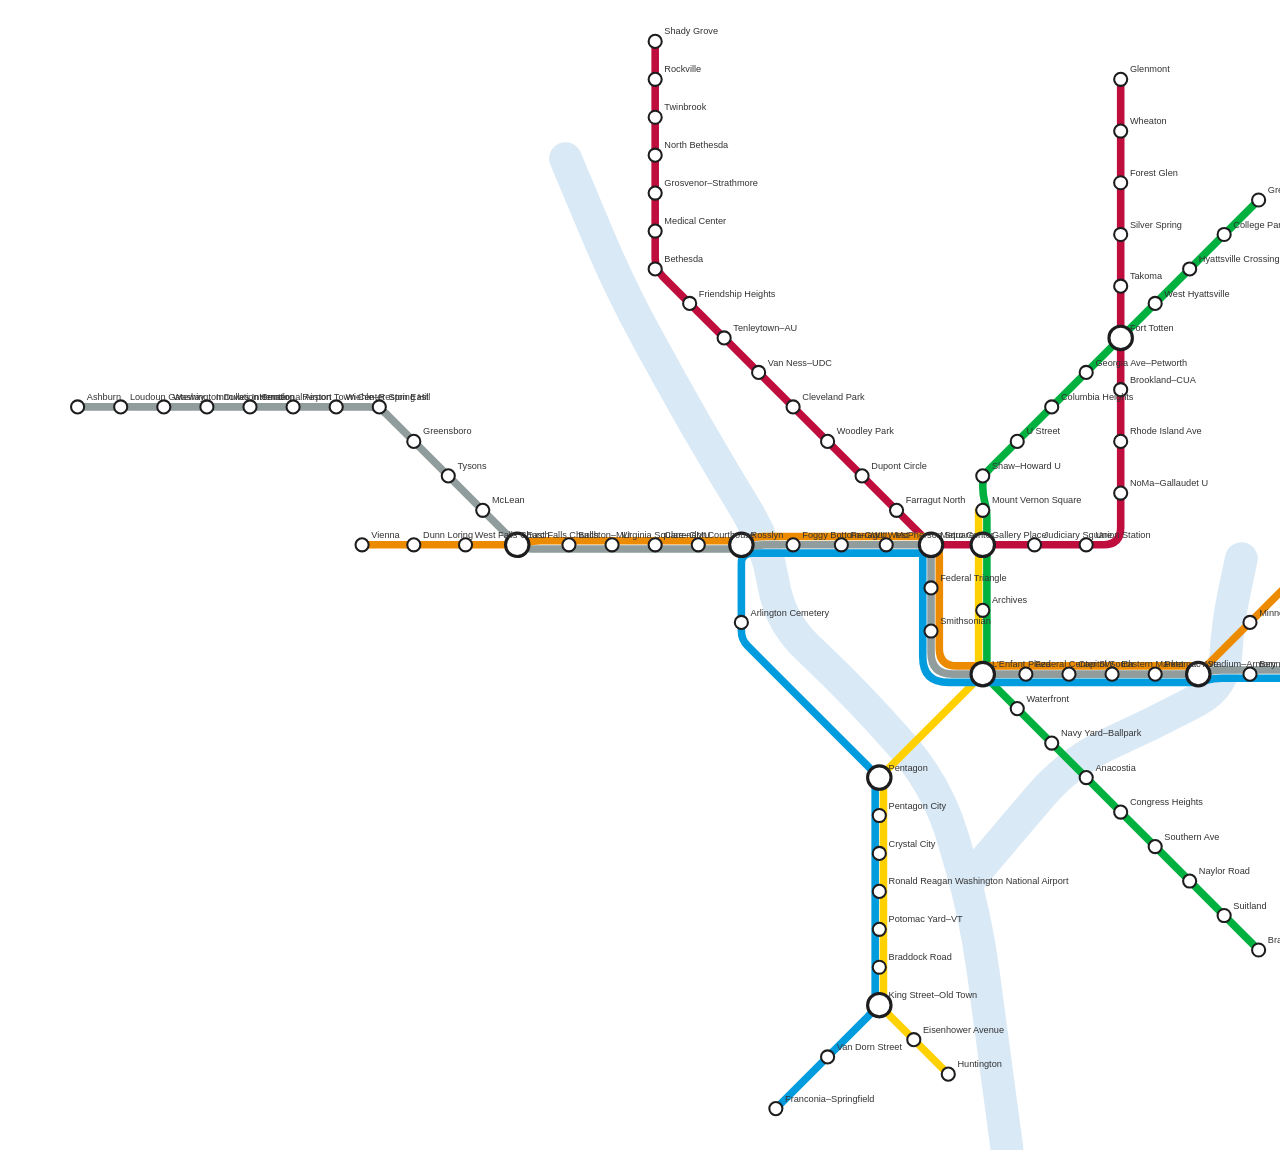
==== map-preview.html @ 3e74c0c4 "Visual refresh, real DC Metro map animation, Metro 50 look - New metro-map.js: octilinear WMATA-styl" ====
<!doctype html>
<!--
  Dev preview for metro-map.js (not linked from the game).
  Open via a local server, e.g.  python -m http.server 8765  →  http://127.0.0.1:8765/map-preview.html
    ?labels=0                         hide station names on the full map
    ?trip=Red|Dupont Circle|Bethesda  play the trip animation as it appears in the game
    &seek=9                           jump to a point in that animation (seconds)
-->
<html lang="en"><head><meta charset="utf-8"><title>Metro map preview</title>
<style>
  body{margin:0;background:#fff;font-family:Inter,Arial,sans-serif}
  svg{display:block}
  .river{stroke:#D9E9F6}
  .station{fill:#fff;stroke:#1d1d1f}
  .lbl{font-size:8px;fill:#333}
  .map-label{fill:#1d1d1f;font-weight:700}
  .map-label.mid{font-weight:500;fill:#3a3a3f}
  #card{width:330px;padding:16px;border:1.5px solid #222;border-radius:16px;margin:20px}
  #trip{width:298px;height:224px;background:#f6f4ee;border-radius:10px}
</style></head>
<body>
<script src="https://cdnjs.cloudflare.com/ajax/libs/gsap/3.13.0/gsap.min.js"></script>
<div id="wrap"></div>
<script type="module">
  import { renderSystemMap, STATIONS, UNIT, svgEl, animateTrip } from './metro-map.js';
  const params = new URLSearchParams(location.search);
  const wrap = document.getElementById('wrap');
  const trip = params.get('trip');
  if (trip) {
    const [line, from, to] = trip.split('|');
    wrap.innerHTML = '<div id="card"><svg id="trip"></svg></div>';
    const tl = animateTrip(document.getElementById('trip'), { line, from, to });
    window.__tl = tl;
    if (params.get('seek')) { tl.pause(); tl.seek(parseFloat(params.get('seek'))); }
  } else {
    wrap.innerHTML = '<svg id="m" width="1500" height="1150"></svg>';
    const svg = document.getElementById('m');
    renderSystemMap(svg);
    if (params.get('labels') !== '0') {
      const g = svgEl('g', { class:'labels' }, svg);
      for (const [name, [x, y]] of Object.entries(STATIONS)) {
        const t = svgEl('text', { x: x*UNIT + 8, y: y*UNIT - 6, class:'lbl' }, g);
        t.textContent = name;
      }
    }
  }
  window.__ready = true;
</script>
</body></html>
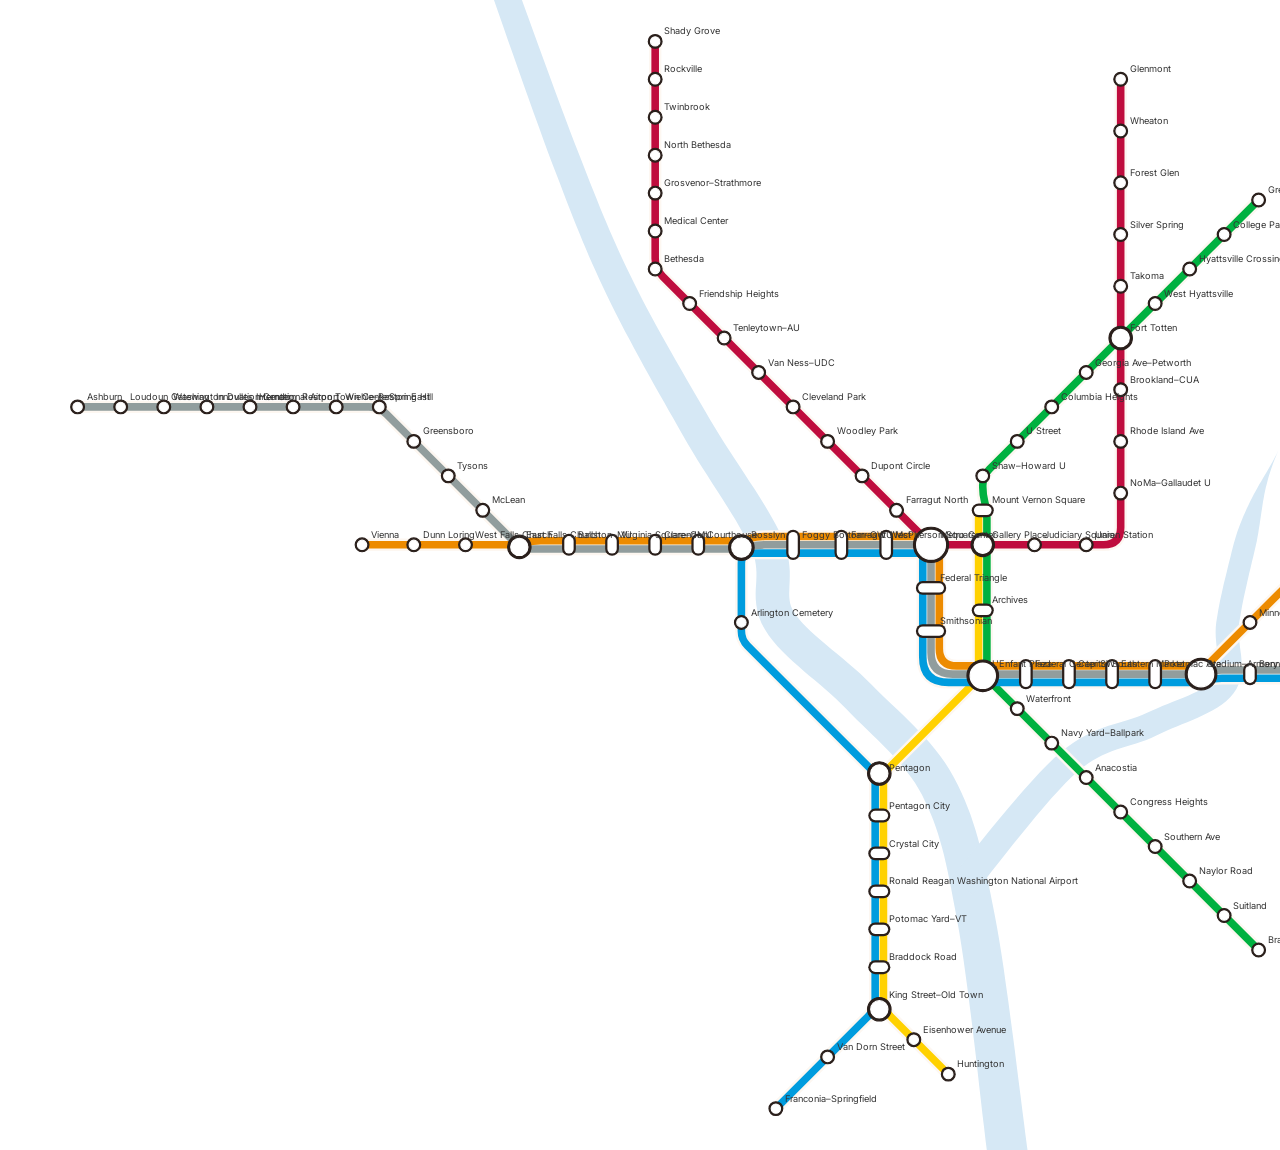
==== commit f2e62605: "Revamp the game: mystery rides, ride mode, passport, new map Gameplay - Trips are planned only to st" ====
--- a/map-preview.html
+++ b/map-preview.html
@@ -5,33 +5,78 @@
     ?labels=0                         hide station names on the full map
     ?trip=Red|Dupont Circle|Bethesda  play the trip animation as it appears in the game
     &seek=9                           jump to a point in that animation (seconds)
+    &mystery=Glenmont                 mystery mode (shortlist from the trip's distance band)
+    &w=326                            card width in px (the map is 4:3)
+    ?sheet=1                          contact sheet: a dozen trips, all finished
+    &sheet=1&seek=2.6                 …or all frozen at the same moment
 -->
 <html lang="en"><head><meta charset="utf-8"><title>Metro map preview</title>
+<link rel="stylesheet" href="https://fonts.googleapis.com/css2?family=Inter:wght@400;500;600;700;800&display=swap">
 <style>
-  body{margin:0;background:#fff;font-family:Inter,Arial,sans-serif}
+  :root { --font: Inter, Arial, sans-serif; --ink: #2A1F1B; --ink-2: #5C4943; --map-paper: #FDF7F1; }
+  body{margin:0;background:#fff;font-family:var(--font)}
   svg{display:block}
-  .river{stroke:#D9E9F6}
-  .station{fill:#fff;stroke:#1d1d1f}
+  .river{fill:#D6E8F5}
+  .line-casing{stroke:var(--map-paper)}
+  .station .st-outer{fill:var(--ink);stroke:var(--ink)}
+  .station .st-inner{fill:#fff;stroke:#fff}
   .lbl{font-size:8px;fill:#333}
-  .map-label{fill:#1d1d1f;font-weight:700}
-  .map-label.mid{font-weight:500;fill:#3a3a3f}
-  #card{width:330px;padding:16px;border:1.5px solid #222;border-radius:16px;margin:20px}
-  #trip{width:298px;height:224px;background:#f6f4ee;border-radius:10px}
+  .map-label{font-family:var(--font);fill:var(--ink);font-weight:700;stroke:var(--map-paper)}
+  .map-label.mid{font-weight:500;fill:var(--ink-2)}
+  .map-label.toward{font-weight:600;fill:var(--ink-2)}
+  .card{padding:12px;border:1.5px solid #222;border-radius:16px;margin:10px;display:inline-block;vertical-align:top}
+  .card svg{background:var(--map-paper);border-radius:10px;aspect-ratio:4/3}
+  .card p{margin:6px 2px 0;font:600 12px var(--font);color:#555;max-width:var(--w)}
+  #sheet{display:flex;flex-wrap:wrap;padding:6px}
 </style></head>
 <body>
 <script src="https://cdnjs.cloudflare.com/ajax/libs/gsap/3.13.0/gsap.min.js"></script>
 <div id="wrap"></div>
 <script type="module">
   import { renderSystemMap, STATIONS, UNIT, svgEl, animateTrip } from './metro-map.js';
+  import { shortName } from './metro-lines.js';
+  import { shortlist } from './trip.js';
+  gsap.ticker.lagSmoothing(0);
   const params = new URLSearchParams(location.search);
   const wrap = document.getElementById('wrap');
-  const trip = params.get('trip');
-  if (trip) {
-    const [line, from, to] = trip.split('|');
-    wrap.innerHTML = '<div id="card"><svg id="trip"></svg></div>';
-    const tl = animateTrip(document.getElementById('trip'), { line, from, to });
-    window.__tl = tl;
-    if (params.get('seek')) { tl.pause(); tl.seek(parseFloat(params.get('seek'))); }
+  const W = +(params.get('w') ?? 326);
+  const seek = params.get('seek');
+
+  const card = (line, from, to, mystery, caption) => {
+    const c = document.createElement('div'); c.className = 'card'; c.style.setProperty('--w', `${W}px`);
+    c.innerHTML = `<svg style="width:${W}px;height:${W * 0.75}px"></svg><p>${caption ?? ''}</p>`;
+    (document.getElementById('sheet') ?? wrap).appendChild(c);
+    const tl = animateTrip(c.querySelector('svg'), { line, from, to, labelFor: shortName, mystery: !!mystery, toward: mystery || undefined,
+                                                    candidates: mystery ? shortlist(line, from, to) : undefined });
+    tl.pause(); tl.progress(seek == null ? 1 : Math.min(1, +seek / tl.duration()));
+    return tl;
+  };
+
+  if (params.get('frames')) {                                  // one trip frozen at 8 moments
+    wrap.innerHTML = '<div id="sheet"></div>';
+    const [l, a, b, m] = params.get('frames').split('|');
+    const probe = card(l, a, b, m, ''); const total = probe.duration(); probe.kill();
+    document.querySelector('#sheet').innerHTML = '';
+    for (let i = 0; i < 8; i++) {
+      const at = total * i / 7;
+      const tl = card(l, a, b, m, `t = ${at.toFixed(2)}s of ${total.toFixed(2)}s`);
+      tl.progress(at / total);
+    }
+  } else if (params.get('sheet')) {
+    wrap.innerHTML = '<div id="sheet"></div>';
+    const TRIPS = [
+      ['Red', 'Gallery Place', 'Takoma'], ['Red', 'Dupont Circle', 'Bethesda'], ['Red', 'Metro Center', 'Union Station'],
+      ['Orange', 'Rosslyn', 'Eastern Market'], ['Silver', 'Tysons', 'Ballston–MU'], ['Blue', 'Pentagon', 'Foggy Bottom–GWU'],
+      ['Yellow', 'Huntington', "L'Enfant Plaza"], ['Green', 'Navy Yard–Ballpark', 'Columbia Heights'], ['Orange', 'Stadium–Armory', 'New Carrollton'],
+      ['Blue', 'King Street–Old Town', 'Franconia–Springfield'], ['Silver', 'Ashburn', 'Reston Town Center'], ['Green', 'Fort Totten', 'Greenbelt'],
+      ['Red', 'Shady Grove', 'Glenmont'], ['Yellow', 'Pentagon', 'Mount Vernon Square'], ['Blue', 'Rosslyn', 'Downtown Largo'],
+      ['Red', 'Gallery Place', 'Takoma', 'Glenmont'], ['Orange', 'Clarendon', 'Smithsonian', 'New Carrollton'], ['Green', 'Anacostia', 'Archives', 'Greenbelt']
+    ];
+    for (const [l, a, b, m] of TRIPS) card(l, a, b, m, `${l}: ${shortName(a)} → ${m ? `? (toward ${shortName(m)})` : shortName(b)}`);
+  } else if (params.get('trip')) {
+    const [line, from, to] = params.get('trip').split('|');
+    window.__tl = card(line, from, to, params.get('mystery'));
+    if (seek == null) { window.__tl.progress(0); window.__tl.play(); }
   } else {
     wrap.innerHTML = '<svg id="m" width="1500" height="1150"></svg>';
     const svg = document.getElementById('m');
